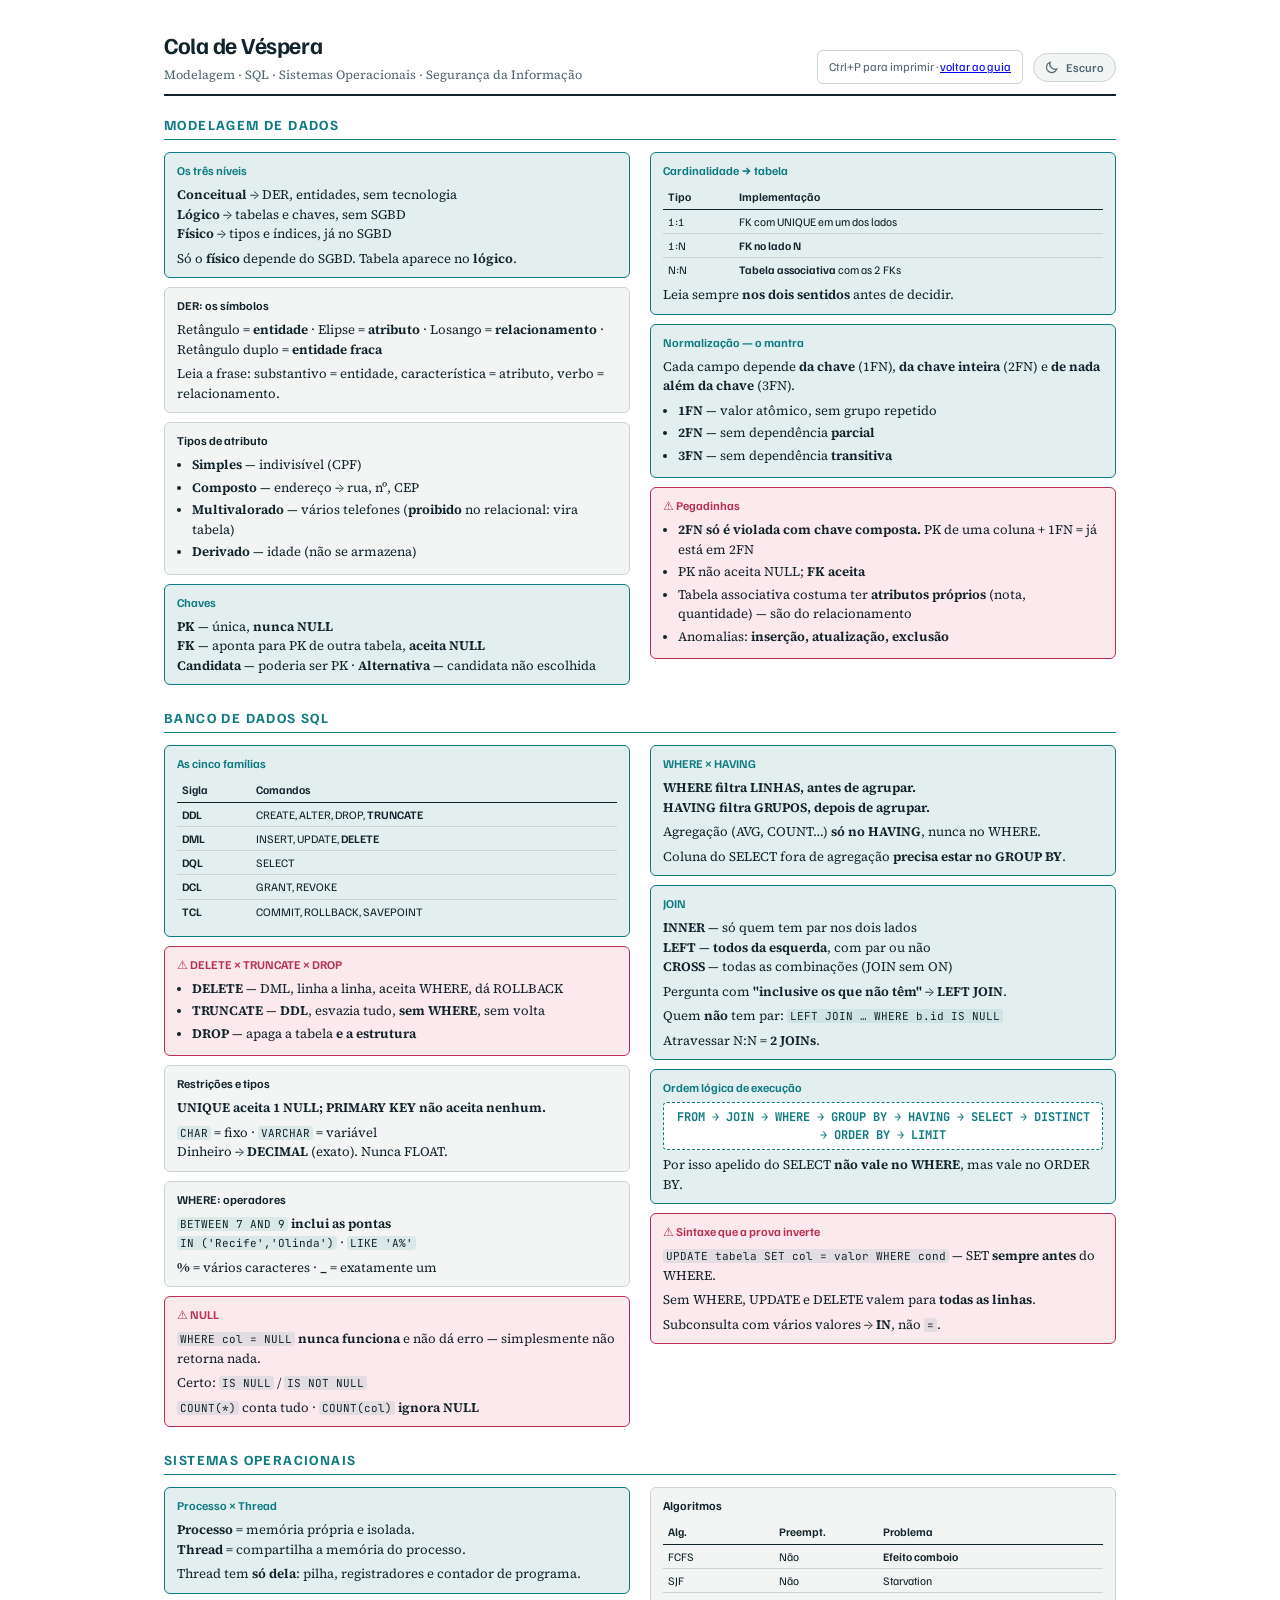
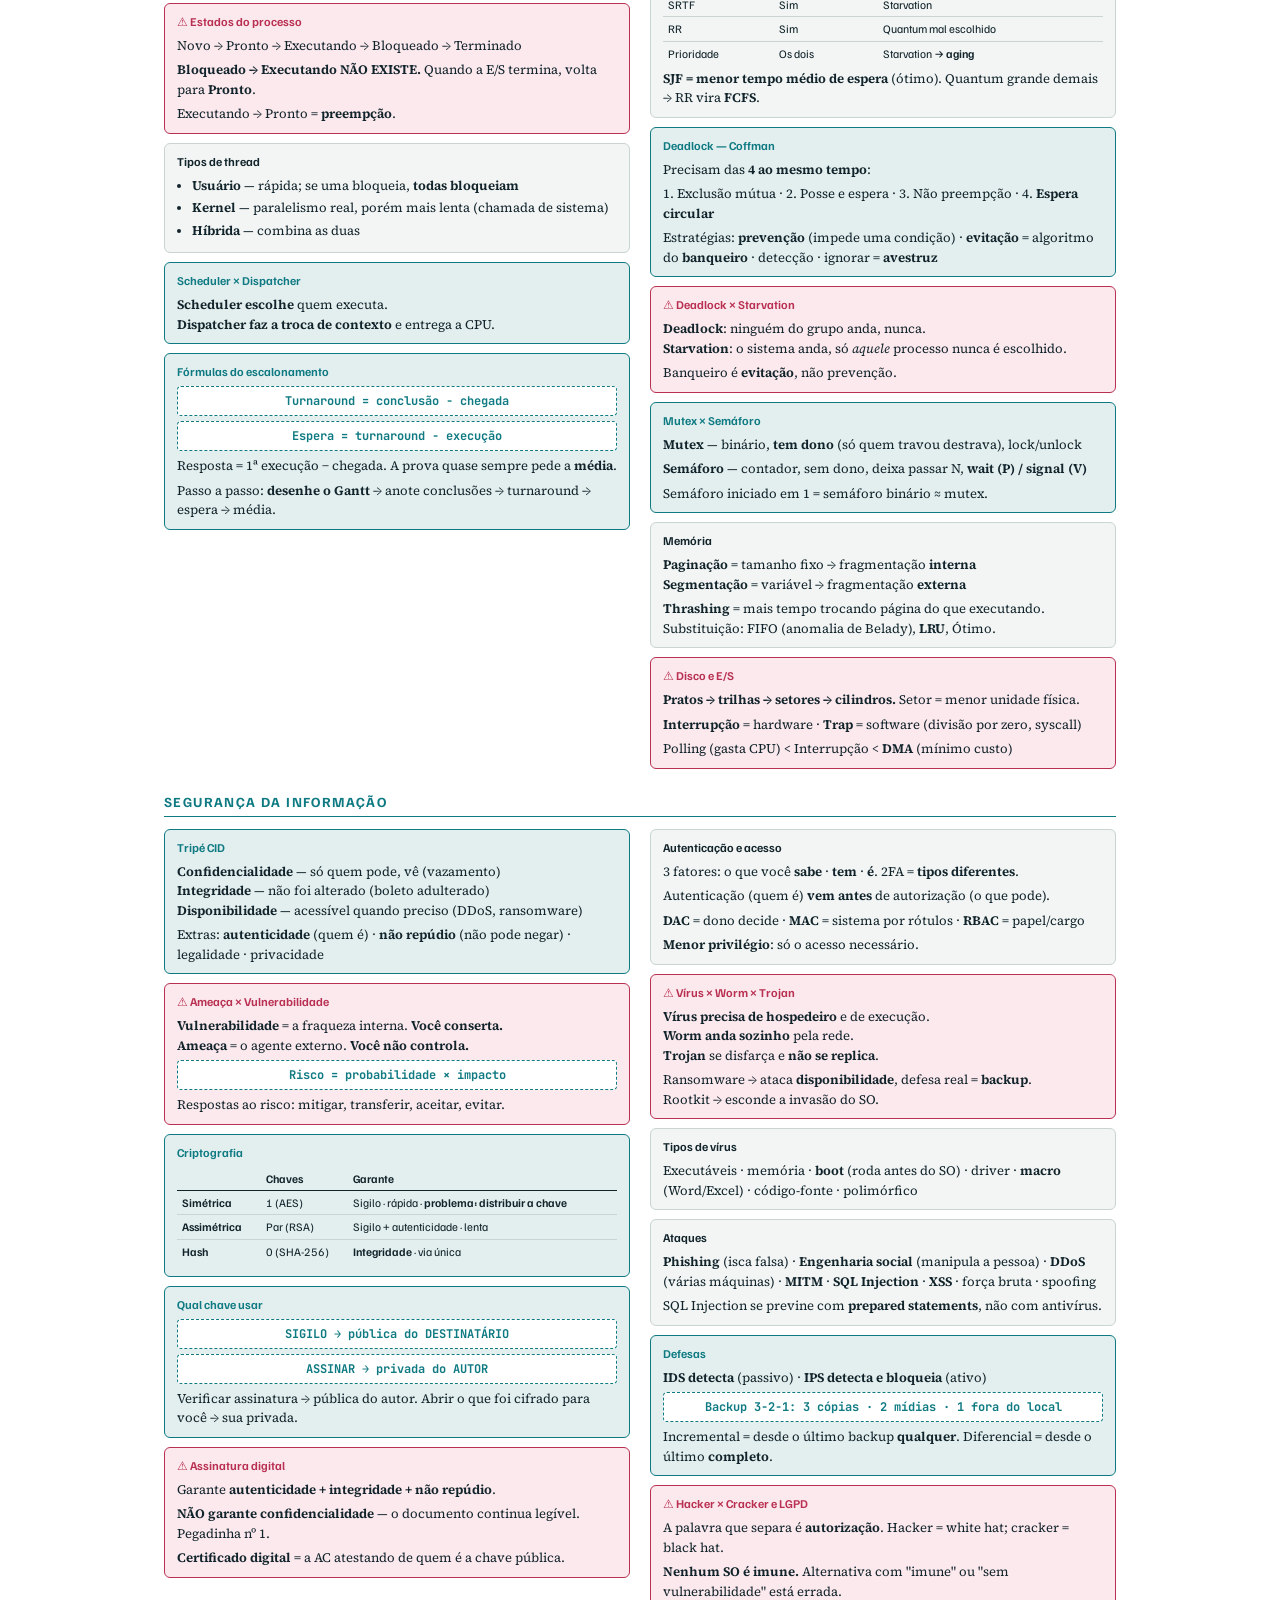
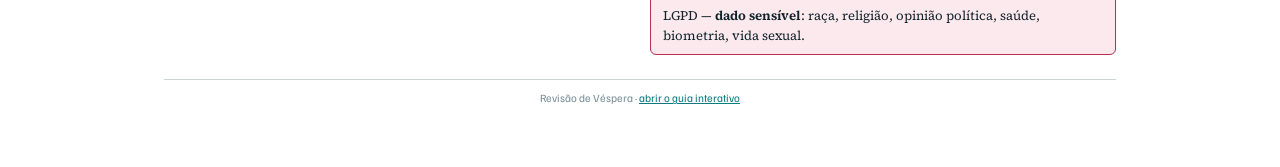
==== cola.html @ a00c9e7a "Guia de estudo interativo de vespera Quatro materias (Modelagem de Dados, SQL, Sistemas Operacionais" ====
<!DOCTYPE html>
<html lang="pt-BR">
<head>
<meta charset="utf-8">
<meta name="viewport" content="width=device-width, initial-scale=1">
<title>Cola de Véspera</title>
<meta name="description" content="Resumo de uma página por matéria para imprimir: Modelagem, SQL, Sistemas Operacionais e Segurança.">
<link rel="preconnect" href="https://fonts.googleapis.com">
<link rel="preconnect" href="https://fonts.gstatic.com" crossorigin>
<link rel="stylesheet" href="https://fonts.googleapis.com/css2?family=Familjen+Grotesk:wght@400;500;600;700&family=JetBrains+Mono:wght@400;700&family=Source+Serif+4:opsz,wght@8..60,400;8..60,600&display=swap">
<link rel="stylesheet" href="cola.css">
<script src="tema.js"></script>
</head>
<body>

<header class="cabecalho">
  <div>
    <h1>Cola de Véspera</h1>
    <p>Modelagem · SQL · Sistemas Operacionais · Segurança da Informação</p>
  </div>
  <div class="barra-cola">
    <span class="aviso-tela">Ctrl+P para imprimir · <a href="index.html">voltar ao guia</a></span>
    <button class="troca-tema" type="button"></button>
  </div>
</header>

<!-- ================= MODELAGEM ================= -->
<section class="materia">
  <h2>Modelagem de Dados</h2>
  <div class="colunas">

    <div class="caixa chave">
      <h3>Os três níveis</h3>
      <p><b>Conceitual</b> → DER, entidades, sem tecnologia<br>
      <b>Lógico</b> → tabelas e chaves, sem SGBD<br>
      <b>Físico</b> → tipos e índices, já no SGBD</p>
      <p>Só o <b>físico</b> depende do SGBD. Tabela aparece no <b>lógico</b>.</p>
    </div>

    <div class="caixa">
      <h3>DER: os símbolos</h3>
      <p>Retângulo = <b>entidade</b> · Elipse = <b>atributo</b> · Losango = <b>relacionamento</b> · Retângulo duplo = <b>entidade fraca</b></p>
      <p>Leia a frase: substantivo = entidade, característica = atributo, verbo = relacionamento.</p>
    </div>

    <div class="caixa">
      <h3>Tipos de atributo</h3>
      <ul>
        <li><b>Simples</b> — indivisível (CPF)</li>
        <li><b>Composto</b> — endereço → rua, nº, CEP</li>
        <li><b>Multivalorado</b> — vários telefones (<b>proibido</b> no relacional: vira tabela)</li>
        <li><b>Derivado</b> — idade (não se armazena)</li>
      </ul>
    </div>

    <div class="caixa chave">
      <h3>Chaves</h3>
      <p><b>PK</b> — única, <b>nunca NULL</b><br>
      <b>FK</b> — aponta para PK de outra tabela, <b>aceita NULL</b><br>
      <b>Candidata</b> — poderia ser PK · <b>Alternativa</b> — candidata não escolhida</p>
    </div>

    <div class="caixa chave">
      <h3>Cardinalidade → tabela</h3>
      <table>
        <tr><th>Tipo</th><th>Implementação</th></tr>
        <tr><td>1:1</td><td>FK com UNIQUE em um dos lados</td></tr>
        <tr><td>1:N</td><td><b>FK no lado N</b></td></tr>
        <tr><td>N:N</td><td><b>Tabela associativa</b> com as 2 FKs</td></tr>
      </table>
      <p>Leia sempre <b>nos dois sentidos</b> antes de decidir.</p>
    </div>

    <div class="caixa chave">
      <h3>Normalização — o mantra</h3>
      <p>Cada campo depende <b>da chave</b> (1FN), <b>da chave inteira</b> (2FN) e <b>de nada além da chave</b> (3FN).</p>
      <ul>
        <li><b>1FN</b> — valor atômico, sem grupo repetido</li>
        <li><b>2FN</b> — sem dependência <b>parcial</b></li>
        <li><b>3FN</b> — sem dependência <b>transitiva</b></li>
      </ul>
    </div>

    <div class="caixa pega">
      <h3>Pegadinhas</h3>
      <ul>
        <li><b>2FN só é violada com chave composta.</b> PK de uma coluna + 1FN = já está em 2FN</li>
        <li>PK não aceita NULL; <b>FK aceita</b></li>
        <li>Tabela associativa costuma ter <b>atributos próprios</b> (nota, quantidade) — são do relacionamento</li>
        <li>Anomalias: <b>inserção, atualização, exclusão</b></li>
      </ul>
    </div>

  </div>
</section>

<!-- ================= SQL ================= -->
<section class="materia">
  <h2>Banco de Dados SQL</h2>
  <div class="colunas">

    <div class="caixa chave">
      <h3>As cinco famílias</h3>
      <table>
        <tr><th>Sigla</th><th>Comandos</th></tr>
        <tr><td><b>DDL</b></td><td>CREATE, ALTER, DROP, <b>TRUNCATE</b></td></tr>
        <tr><td><b>DML</b></td><td>INSERT, UPDATE, <b>DELETE</b></td></tr>
        <tr><td><b>DQL</b></td><td>SELECT</td></tr>
        <tr><td><b>DCL</b></td><td>GRANT, REVOKE</td></tr>
        <tr><td><b>TCL</b></td><td>COMMIT, ROLLBACK, SAVEPOINT</td></tr>
      </table>
    </div>

    <div class="caixa pega">
      <h3>DELETE × TRUNCATE × DROP</h3>
      <ul>
        <li><b>DELETE</b> — DML, linha a linha, aceita WHERE, dá ROLLBACK</li>
        <li><b>TRUNCATE</b> — <b>DDL</b>, esvazia tudo, <b>sem WHERE</b>, sem volta</li>
        <li><b>DROP</b> — apaga a tabela <b>e a estrutura</b></li>
      </ul>
    </div>

    <div class="caixa">
      <h3>Restrições e tipos</h3>
      <p><b>UNIQUE aceita 1 NULL; PRIMARY KEY não aceita nenhum.</b></p>
      <p><code>CHAR</code> = fixo · <code>VARCHAR</code> = variável<br>
      Dinheiro → <b>DECIMAL</b> (exato). Nunca FLOAT.</p>
    </div>

    <div class="caixa">
      <h3>WHERE: operadores</h3>
      <p><code>BETWEEN 7 AND 9</code> <b>inclui as pontas</b><br>
      <code>IN ('Recife','Olinda')</code> · <code>LIKE 'A%'</code></p>
      <p><b>%</b> = vários caracteres · <b>_</b> = exatamente um</p>
    </div>

    <div class="caixa pega">
      <h3>NULL</h3>
      <p><code>WHERE col = NULL</code> <b>nunca funciona</b> e não dá erro — simplesmente não retorna nada.</p>
      <p>Certo: <code>IS NULL</code> / <code>IS NOT NULL</code></p>
      <p><code>COUNT(*)</code> conta tudo · <code>COUNT(col)</code> <b>ignora NULL</b></p>
    </div>

    <div class="caixa chave">
      <h3>WHERE × HAVING</h3>
      <p><b>WHERE filtra LINHAS, antes de agrupar.</b><br>
      <b>HAVING filtra GRUPOS, depois de agrupar.</b></p>
      <p>Agregação (AVG, COUNT…) <b>só no HAVING</b>, nunca no WHERE.</p>
      <p>Coluna do SELECT fora de agregação <b>precisa estar no GROUP BY</b>.</p>
    </div>

    <div class="caixa chave">
      <h3>JOIN</h3>
      <p><b>INNER</b> — só quem tem par nos dois lados<br>
      <b>LEFT</b> — <b>todos da esquerda</b>, com par ou não<br>
      <b>CROSS</b> — todas as combinações (JOIN sem ON)</p>
      <p>Pergunta com <b>"inclusive os que não têm"</b> → <b>LEFT JOIN</b>.</p>
      <p>Quem <b>não</b> tem par: <code>LEFT JOIN … WHERE b.id IS NULL</code></p>
      <p>Atravessar N:N = <b>2 JOINs</b>.</p>
    </div>

    <div class="caixa chave">
      <h3>Ordem lógica de execução</h3>
      <div class="formula">FROM → JOIN → WHERE → GROUP BY → HAVING → SELECT → DISTINCT → ORDER BY → LIMIT</div>
      <p>Por isso apelido do SELECT <b>não vale no WHERE</b>, mas vale no ORDER BY.</p>
    </div>

    <div class="caixa pega">
      <h3>Sintaxe que a prova inverte</h3>
      <p><code>UPDATE tabela SET col = valor WHERE cond</code> — SET <b>sempre antes</b> do WHERE.</p>
      <p>Sem WHERE, UPDATE e DELETE valem para <b>todas as linhas</b>.</p>
      <p>Subconsulta com vários valores → <b>IN</b>, não <code>=</code>.</p>
    </div>

  </div>
</section>

<!-- ================= SISTEMAS OPERACIONAIS ================= -->
<section class="materia">
  <h2>Sistemas Operacionais</h2>
  <div class="colunas">

    <div class="caixa chave">
      <h3>Processo × Thread</h3>
      <p><b>Processo</b> = memória própria e isolada.<br>
      <b>Thread</b> = compartilha a memória do processo.</p>
      <p>Thread tem <b>só dela</b>: pilha, registradores e contador de programa.</p>
    </div>

    <div class="caixa pega">
      <h3>Estados do processo</h3>
      <p>Novo → Pronto → Executando → Bloqueado → Terminado</p>
      <p><b>Bloqueado → Executando NÃO EXISTE.</b> Quando a E/S termina, volta para <b>Pronto</b>.</p>
      <p>Executando → Pronto = <b>preempção</b>.</p>
    </div>

    <div class="caixa">
      <h3>Tipos de thread</h3>
      <ul>
        <li><b>Usuário</b> — rápida; se uma bloqueia, <b>todas bloqueiam</b></li>
        <li><b>Kernel</b> — paralelismo real, porém mais lenta (chamada de sistema)</li>
        <li><b>Híbrida</b> — combina as duas</li>
      </ul>
    </div>

    <div class="caixa chave">
      <h3>Scheduler × Dispatcher</h3>
      <p><b>Scheduler escolhe</b> quem executa.<br>
      <b>Dispatcher faz a troca de contexto</b> e entrega a CPU.</p>
    </div>

    <div class="caixa chave">
      <h3>Fórmulas do escalonamento</h3>
      <div class="formula">Turnaround = conclusão − chegada</div>
      <div class="formula">Espera = turnaround − execução</div>
      <p>Resposta = 1ª execução − chegada. A prova quase sempre pede a <b>média</b>.</p>
      <p>Passo a passo: <b>desenhe o Gantt</b> → anote conclusões → turnaround → espera → média.</p>
    </div>

    <div class="caixa">
      <h3>Algoritmos</h3>
      <table>
        <tr><th>Alg.</th><th>Preempt.</th><th>Problema</th></tr>
        <tr><td>FCFS</td><td>Não</td><td><b>Efeito comboio</b></td></tr>
        <tr><td>SJF</td><td>Não</td><td>Starvation</td></tr>
        <tr><td>SRTF</td><td>Sim</td><td>Starvation</td></tr>
        <tr><td>RR</td><td>Sim</td><td>Quantum mal escolhido</td></tr>
        <tr><td>Prioridade</td><td>Os dois</td><td>Starvation → <b>aging</b></td></tr>
      </table>
      <p><b>SJF = menor tempo médio de espera</b> (ótimo). Quantum grande demais → RR vira <b>FCFS</b>.</p>
    </div>

    <div class="caixa chave">
      <h3>Deadlock — Coffman</h3>
      <p>Precisam das <b>4 ao mesmo tempo</b>:</p>
      <p>1. Exclusão mútua · 2. Posse e espera · 3. Não preempção · 4. <b>Espera circular</b></p>
      <p>Estratégias: <b>prevenção</b> (impede uma condição) · <b>evitação</b> = algoritmo do <b>banqueiro</b> · detecção · ignorar = <b>avestruz</b></p>
    </div>

    <div class="caixa pega">
      <h3>Deadlock × Starvation</h3>
      <p><b>Deadlock</b>: ninguém do grupo anda, nunca.<br>
      <b>Starvation</b>: o sistema anda, só <i>aquele</i> processo nunca é escolhido.</p>
      <p>Banqueiro é <b>evitação</b>, não prevenção.</p>
    </div>

    <div class="caixa chave">
      <h3>Mutex × Semáforo</h3>
      <p><b>Mutex</b> — binário, <b>tem dono</b> (só quem travou destrava), lock/unlock</p>
      <p><b>Semáforo</b> — contador, sem dono, deixa passar N, <b>wait (P) / signal (V)</b></p>
      <p>Semáforo iniciado em 1 = semáforo binário ≈ mutex.</p>
    </div>

    <div class="caixa">
      <h3>Memória</h3>
      <p><b>Paginação</b> = tamanho fixo → fragmentação <b>interna</b><br>
      <b>Segmentação</b> = variável → fragmentação <b>externa</b></p>
      <p><b>Thrashing</b> = mais tempo trocando página do que executando.<br>
      Substituição: FIFO (anomalia de Belady), <b>LRU</b>, Ótimo.</p>
    </div>

    <div class="caixa pega">
      <h3>Disco e E/S</h3>
      <p><b>Pratos → trilhas → setores → cilindros.</b> Setor = menor unidade física.</p>
      <p><b>Interrupção</b> = hardware · <b>Trap</b> = software (divisão por zero, syscall)</p>
      <p>Polling (gasta CPU) &lt; Interrupção &lt; <b>DMA</b> (mínimo custo)</p>
    </div>

  </div>
</section>

<!-- ================= SEGURANÇA ================= -->
<section class="materia">
  <h2>Segurança da Informação</h2>
  <div class="colunas">

    <div class="caixa chave">
      <h3>Tripé CID</h3>
      <p><b>Confidencialidade</b> — só quem pode, vê (vazamento)<br>
      <b>Integridade</b> — não foi alterado (boleto adulterado)<br>
      <b>Disponibilidade</b> — acessível quando preciso (DDoS, ransomware)</p>
      <p>Extras: <b>autenticidade</b> (quem é) · <b>não repúdio</b> (não pode negar) · legalidade · privacidade</p>
    </div>

    <div class="caixa pega">
      <h3>Ameaça × Vulnerabilidade</h3>
      <p><b>Vulnerabilidade</b> = a fraqueza interna. <b>Você conserta.</b><br>
      <b>Ameaça</b> = o agente externo. <b>Você não controla.</b></p>
      <div class="formula">Risco = probabilidade × impacto</div>
      <p>Respostas ao risco: mitigar, transferir, aceitar, evitar.</p>
    </div>

    <div class="caixa chave">
      <h3>Criptografia</h3>
      <table>
        <tr><th></th><th>Chaves</th><th>Garante</th></tr>
        <tr><td><b>Simétrica</b></td><td>1 (AES)</td><td>Sigilo · rápida · <b>problema: distribuir a chave</b></td></tr>
        <tr><td><b>Assimétrica</b></td><td>Par (RSA)</td><td>Sigilo + autenticidade · lenta</td></tr>
        <tr><td><b>Hash</b></td><td>0 (SHA-256)</td><td><b>Integridade</b> · via única</td></tr>
      </table>
    </div>

    <div class="caixa chave">
      <h3>Qual chave usar</h3>
      <div class="formula">SIGILO → pública do DESTINATÁRIO</div>
      <div class="formula">ASSINAR → privada do AUTOR</div>
      <p>Verificar assinatura → pública do autor. Abrir o que foi cifrado para você → sua privada.</p>
    </div>

    <div class="caixa pega">
      <h3>Assinatura digital</h3>
      <p>Garante <b>autenticidade + integridade + não repúdio</b>.</p>
      <p><b>NÃO garante confidencialidade</b> — o documento continua legível. Pegadinha nº 1.</p>
      <p><b>Certificado digital</b> = a AC atestando de quem é a chave pública.</p>
    </div>

    <div class="caixa">
      <h3>Autenticação e acesso</h3>
      <p>3 fatores: o que você <b>sabe</b> · <b>tem</b> · <b>é</b>. 2FA = <b>tipos diferentes</b>.</p>
      <p>Autenticação (quem é) <b>vem antes</b> de autorização (o que pode).</p>
      <p><b>DAC</b> = dono decide · <b>MAC</b> = sistema por rótulos · <b>RBAC</b> = papel/cargo</p>
      <p><b>Menor privilégio</b>: só o acesso necessário.</p>
    </div>

    <div class="caixa pega">
      <h3>Vírus × Worm × Trojan</h3>
      <p><b>Vírus precisa de hospedeiro</b> e de execução.<br>
      <b>Worm anda sozinho</b> pela rede.<br>
      <b>Trojan</b> se disfarça e <b>não se replica</b>.</p>
      <p>Ransomware → ataca <b>disponibilidade</b>, defesa real = <b>backup</b>.<br>
      Rootkit → esconde a invasão do SO.</p>
    </div>

    <div class="caixa">
      <h3>Tipos de vírus</h3>
      <p>Executáveis · memória · <b>boot</b> (roda antes do SO) · driver · <b>macro</b> (Word/Excel) · código-fonte · polimórfico</p>
    </div>

    <div class="caixa">
      <h3>Ataques</h3>
      <p><b>Phishing</b> (isca falsa) · <b>Engenharia social</b> (manipula a pessoa) · <b>DDoS</b> (várias máquinas) · <b>MITM</b> · <b>SQL Injection</b> · <b>XSS</b> · força bruta · spoofing</p>
      <p>SQL Injection se previne com <b>prepared statements</b>, não com antivírus.</p>
    </div>

    <div class="caixa chave">
      <h3>Defesas</h3>
      <p><b>IDS detecta</b> (passivo) · <b>IPS detecta e bloqueia</b> (ativo)</p>
      <div class="formula">Backup 3-2-1: 3 cópias · 2 mídias · 1 fora do local</div>
      <p>Incremental = desde o último backup <b>qualquer</b>. Diferencial = desde o último <b>completo</b>.</p>
    </div>

    <div class="caixa pega">
      <h3>Hacker × Cracker e LGPD</h3>
      <p>A palavra que separa é <b>autorização</b>. Hacker = white hat; cracker = black hat.</p>
      <p><b>Nenhum SO é imune.</b> Alternativa com "imune" ou "sem vulnerabilidade" está errada.</p>
      <p>LGPD — <b>dado sensível</b>: raça, religião, opinião política, saúde, biometria, vida sexual.</p>
    </div>

  </div>
</section>

<div class="rodape">
  Revisão de Véspera · <a href="index.html">abrir o guia interativo</a>
</div>

</body>
</html>
---- cola.css ----
/* Folha da cola: pensada para o papel primeiro, a tela depois. */

:root {
  --tinta:    #12242B;
  --suave:    #4E666F;
  --fraco:    #7A9098;
  --linha:    #C9D4D3;
  --acento:   #0F7A82;
  --sinal:    #B93052;
  --papel:    #FFFFFF;
  --caixa:    #F2F5F4;
  --acento-f: #E3EFEF;
  --sinal-f:  #FBE9ED;

  --titulo: 'Familjen Grotesk', 'Segoe UI', system-ui, sans-serif;
  --texto:  'Source Serif 4', Georgia, serif;
  --mono:   'JetBrains Mono', Consolas, monospace;

  color-scheme: light;
}

/* Tema escuro apenas para leitura em tela. A impressão volta ao claro. */
@media (prefers-color-scheme: dark) {
  :root:not([data-tema="claro"]) {
    --tinta:    #DFE9E8;
    --suave:    #94A9AF;
    --fraco:    #6C868E;
    --linha:    #223F46;
    --acento:   #46B4BD;
    --sinal:    #F0788F;
    --papel:    #0B1519;
    --caixa:    #122328;
    --acento-f: #102F35;
    --sinal-f:  #331821;
    color-scheme: dark;
  }
}

:root[data-tema="escuro"] {
  --tinta:    #DFE9E8;
  --suave:    #94A9AF;
  --fraco:    #6C868E;
  --linha:    #223F46;
  --acento:   #46B4BD;
  --sinal:    #F0788F;
  --papel:    #0B1519;
  --caixa:    #122328;
  --acento-f: #102F35;
  --sinal-f:  #331821;
  color-scheme: dark;
}

.barra-cola {
  display: flex;
  align-items: center;
  gap: 10px;
}

.troca-tema {
  display: inline-flex;
  align-items: center;
  gap: 7px;
  padding: 6px 12px 6px 10px;
  border: 1px solid var(--linha);
  border-radius: 999px;
  background: var(--caixa);
  color: var(--suave);
  font-family: var(--titulo);
  font-size: 12px;
  font-weight: 550;
  cursor: pointer;
}

.troca-tema:hover { border-color: var(--acento); color: var(--acento); }

.troca-tema svg {
  width: 15px; height: 15px;
  fill: none;
  stroke: currentColor;
  stroke-width: 1.9;
  stroke-linecap: round;
}

* { box-sizing: border-box; }

body {
  margin: 0 auto;
  padding: 28px 24px 60px;
  max-width: 1000px;
  background: var(--papel);
  color: var(--tinta);
  font-family: var(--texto);
  font-size: 13px;
  line-height: 1.5;
}

.cabecalho {
  border-bottom: 2px solid var(--tinta);
  padding-bottom: 10px;
  margin-bottom: 18px;
  display: flex;
  justify-content: space-between;
  align-items: flex-end;
  gap: 16px;
  flex-wrap: wrap;
}

.cabecalho h1 {
  font-family: var(--titulo);
  font-size: 23px;
  font-weight: 700;
  letter-spacing: -.02em;
  margin: 0;
}

.cabecalho p { margin: 3px 0 0; color: var(--suave); font-size: 12.5px; }

.aviso-tela {
  font-family: var(--titulo);
  font-size: 12px;
  color: var(--suave);
  border: 1px solid var(--linha);
  border-radius: 6px;
  padding: 7px 11px;
}

.materia { break-inside: avoid; margin-bottom: 22px; }

.materia > h2 {
  font-family: var(--titulo);
  font-size: 14px;
  font-weight: 700;
  letter-spacing: .1em;
  text-transform: uppercase;
  color: var(--acento);
  border-bottom: 1px solid var(--acento);
  padding-bottom: 4px;
  margin: 0 0 12px;
}

.colunas { columns: 2; column-gap: 20px; }

@media (max-width: 700px) { .colunas { columns: 1; } }

.caixa {
  break-inside: avoid;
  -webkit-column-break-inside: avoid;
  page-break-inside: avoid;
  border: 1px solid var(--linha);
  border-radius: 6px;
  padding: 9px 12px;
  margin: 0 0 9px;
  background: var(--caixa);
}

.caixa h3 {
  font-family: var(--titulo);
  font-size: 12px;
  font-weight: 650;
  margin: 0 0 5px;
  color: var(--tinta);
}

.caixa p { margin: 0 0 5px; }
.caixa p:last-child { margin-bottom: 0; }

.caixa ul { margin: 0; padding-left: 15px; }
.caixa li { margin-bottom: 3px; }

.caixa.chave { background: var(--acento-f); border-color: var(--acento); }
.caixa.chave h3 { color: var(--acento); }

.caixa.pega { background: var(--sinal-f); border-color: var(--sinal); }
.caixa.pega h3 { color: var(--sinal); }
.caixa.pega h3::before { content: '⚠ '; }

b { font-weight: 650; }

code {
  font-family: var(--mono);
  font-size: 11px;
  background: rgba(15, 122, 130, .1);
  padding: 0 3px;
  border-radius: 3px;
}

.formula {
  font-family: var(--mono);
  font-size: 12px;
  font-weight: 700;
  background: var(--papel);
  border: 1px dashed var(--acento);
  border-radius: 4px;
  padding: 5px 8px;
  margin: 5px 0;
  text-align: center;
  color: var(--acento);
}

table { border-collapse: collapse; width: 100%; font-family: var(--titulo); font-size: 11.5px; margin: 4px 0; }
th { text-align: left; font-weight: 650; border-bottom: 1px solid var(--tinta); padding: 3px 5px; }
td { border-bottom: 1px solid var(--linha); padding: 3px 5px; vertical-align: top; }
tr:last-child td { border-bottom: 0; }

.rodape {
  border-top: 1px solid var(--linha);
  margin-top: 24px;
  padding-top: 10px;
  font-family: var(--titulo);
  font-size: 11px;
  color: var(--fraco);
  text-align: center;
}

.rodape a { color: var(--acento); }

@page { margin: 12mm; }

@media print {
  /* Tinta no papel é sempre escura sobre branco, mesmo se a tela estava no escuro. */
  :root, :root[data-tema="escuro"], :root:not([data-tema="claro"]) {
    --tinta:    #12242B;
    --suave:    #3E555E;
    --fraco:    #6A7F87;
    --linha:    #B9C6C5;
    --acento:   #0B5C63;
    --sinal:    #9E2543;
    --papel:    #FFFFFF;
    --caixa:    #FFFFFF;
    --acento-f: #F0F7F7;
    --sinal-f:  #FDF2F5;
    color-scheme: light;
  }

  body { padding: 0; max-width: none; font-size: 9.6pt; background: #fff; color: #12242B; }
  .aviso-tela, .troca-tema, .rodape { display: none !important; }
  .caixa { background: #fff !important; }
  .caixa.chave { background: #F0F7F7 !important; }
  .caixa.pega { background: #FDF2F5 !important; }
  .materia { break-inside: auto; }
}
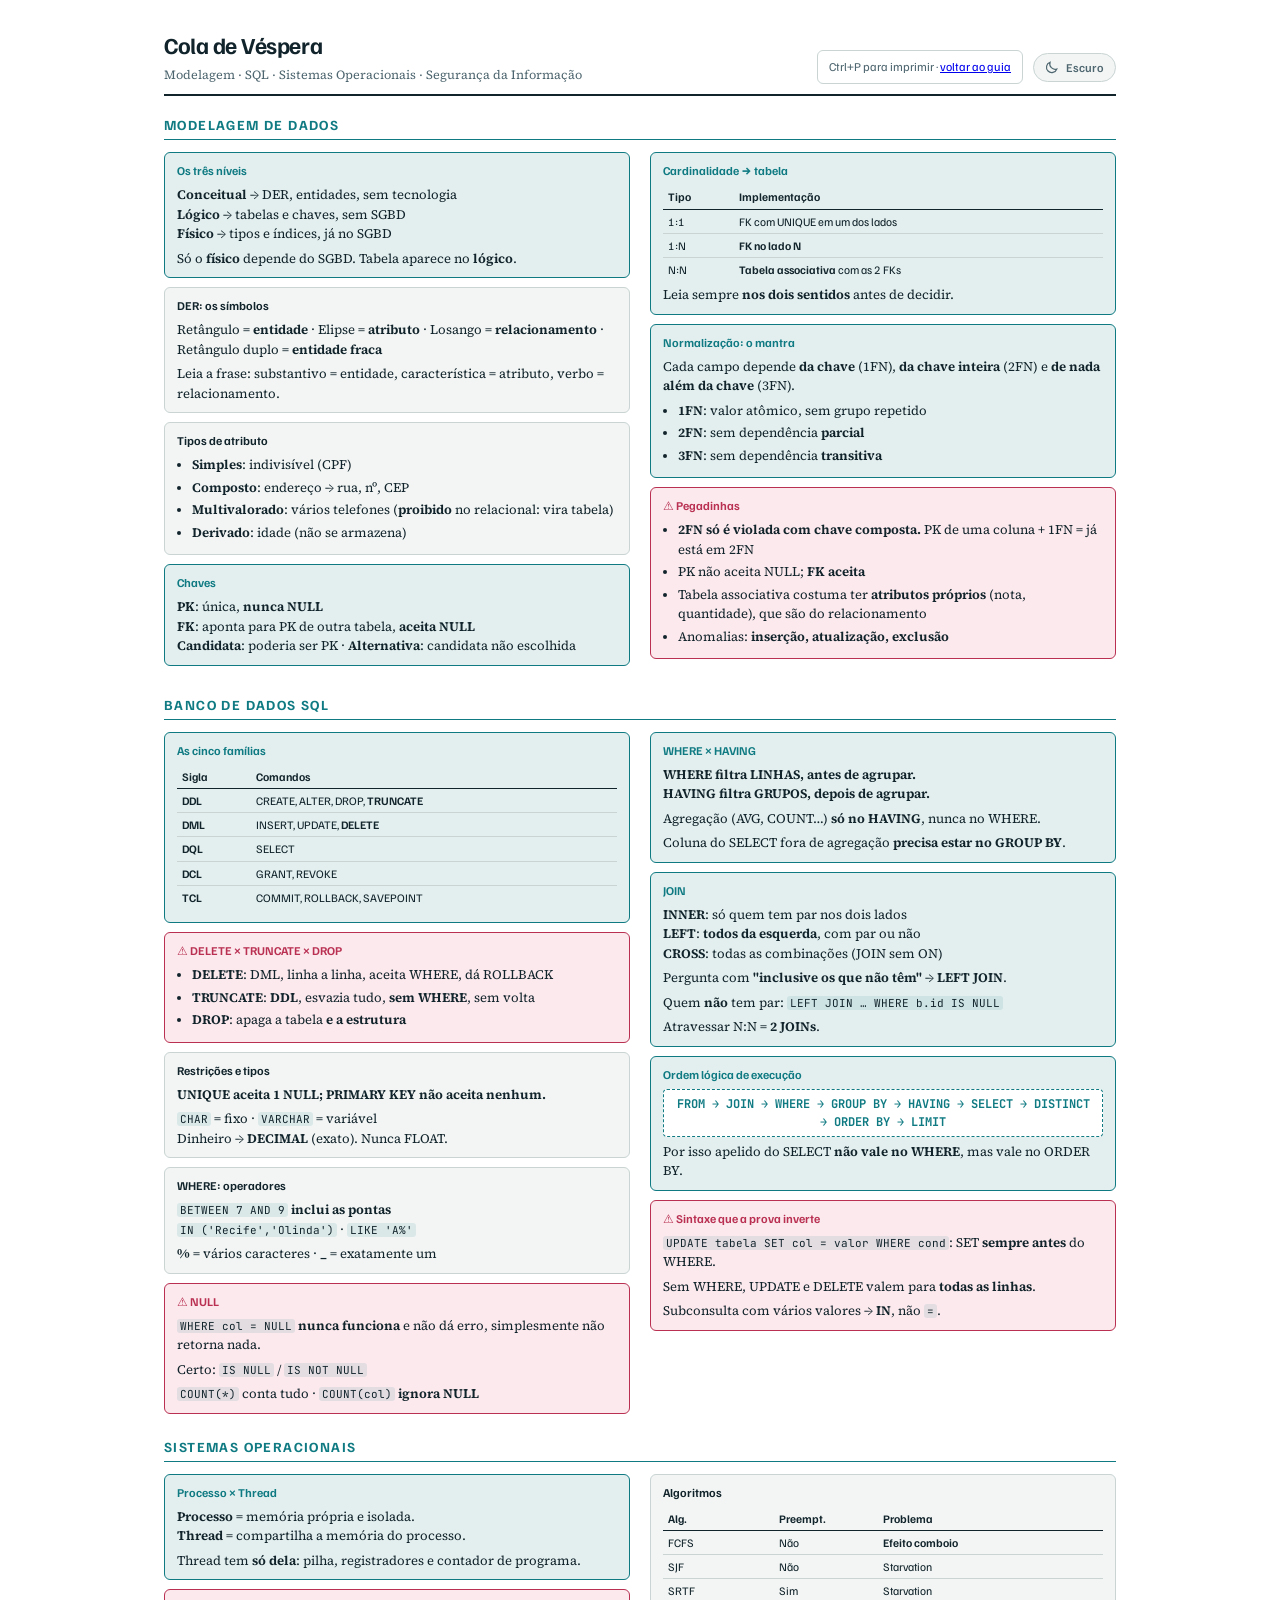
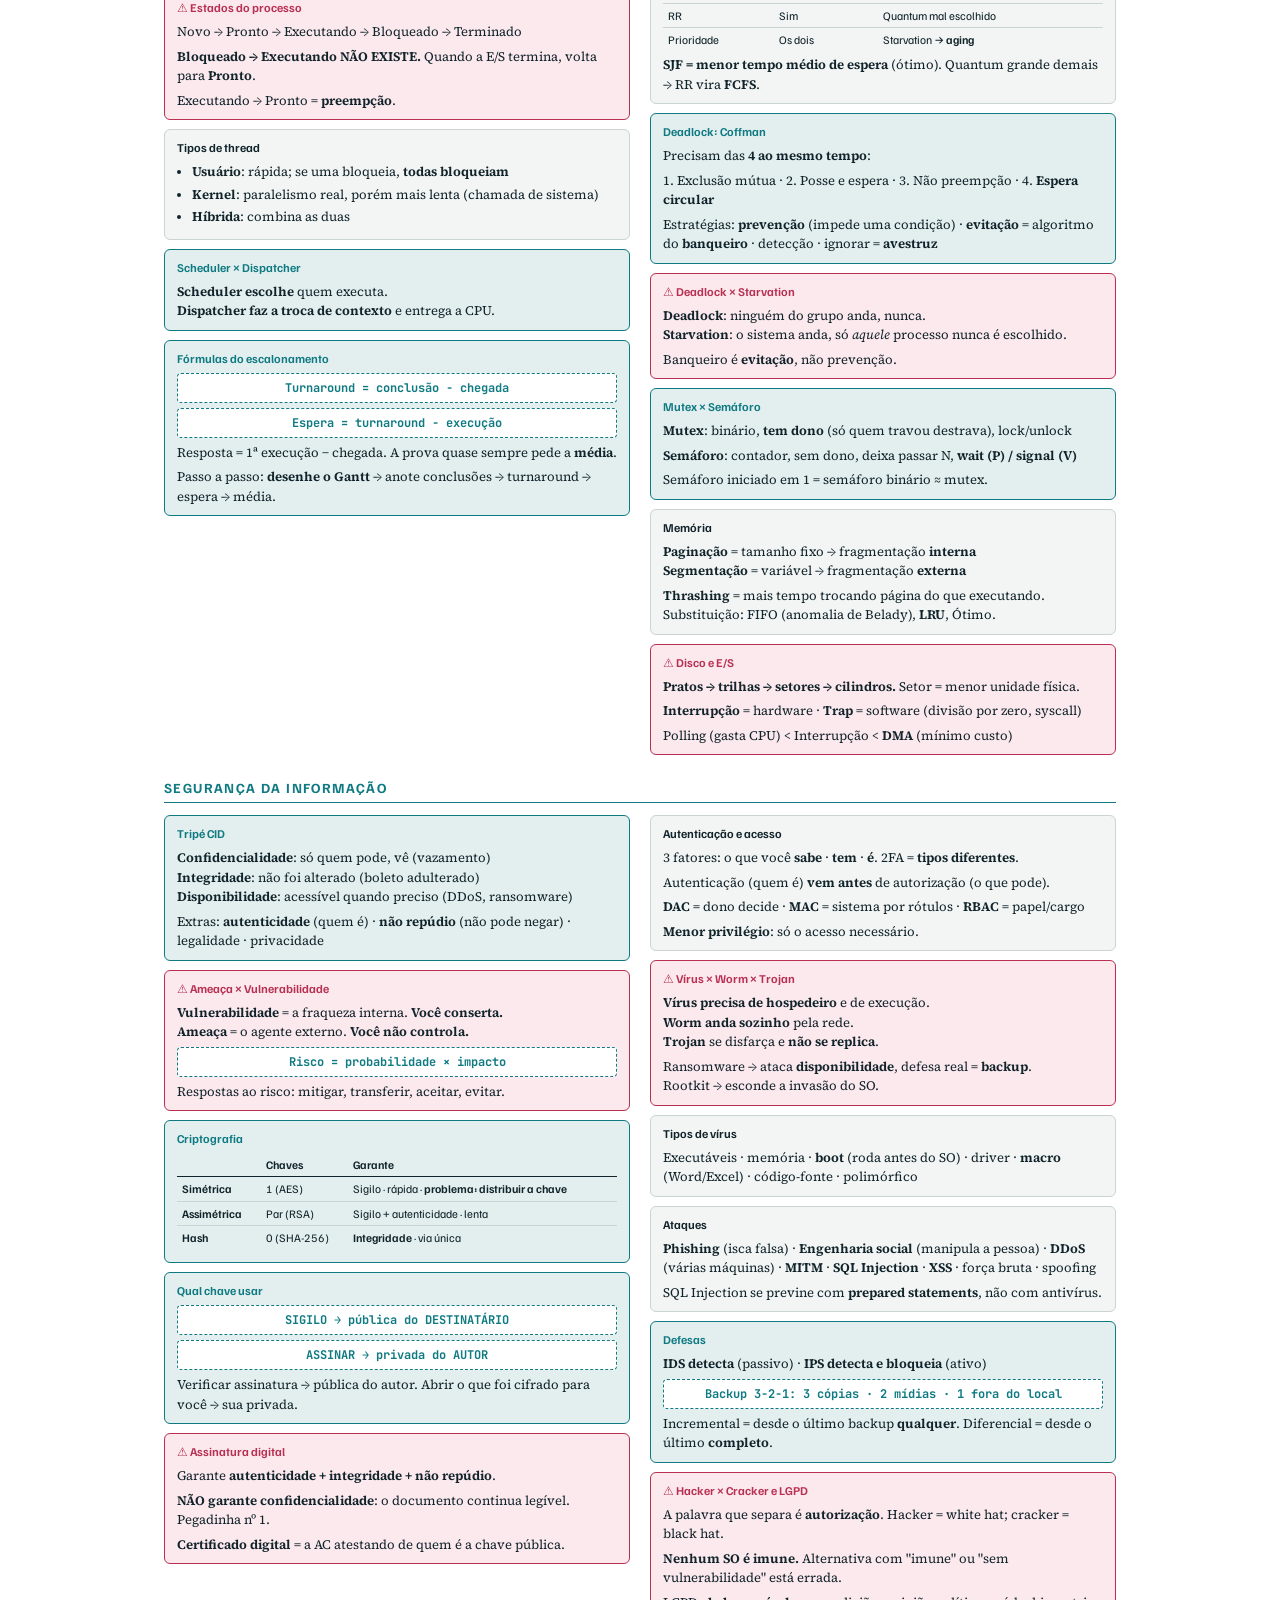
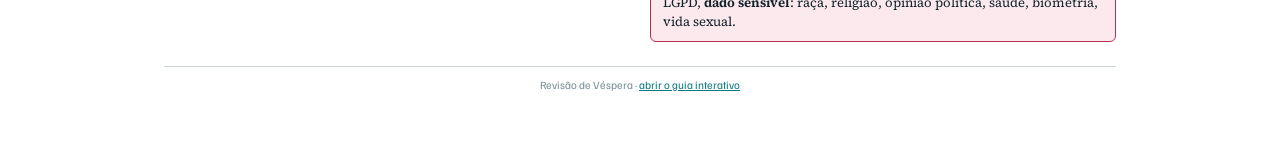
==== commit d4b7f149: "Troca travessoes por dois-pontos e virgulas Rotulo seguido de descricao passa a usar dois-pontos; o " ====
--- a/cola.html
+++ b/cola.html
@@ -46,18 +46,18 @@
     <div class="caixa">
       <h3>Tipos de atributo</h3>
       <ul>
-        <li><b>Simples</b> — indivisível (CPF)</li>
-        <li><b>Composto</b> — endereço → rua, nº, CEP</li>
-        <li><b>Multivalorado</b> — vários telefones (<b>proibido</b> no relacional: vira tabela)</li>
-        <li><b>Derivado</b> — idade (não se armazena)</li>
+        <li><b>Simples</b>: indivisível (CPF)</li>
+        <li><b>Composto</b>: endereço → rua, nº, CEP</li>
+        <li><b>Multivalorado</b>: vários telefones (<b>proibido</b> no relacional: vira tabela)</li>
+        <li><b>Derivado</b>: idade (não se armazena)</li>
       </ul>
     </div>
 
     <div class="caixa chave">
       <h3>Chaves</h3>
-      <p><b>PK</b> — única, <b>nunca NULL</b><br>
-      <b>FK</b> — aponta para PK de outra tabela, <b>aceita NULL</b><br>
-      <b>Candidata</b> — poderia ser PK · <b>Alternativa</b> — candidata não escolhida</p>
+      <p><b>PK</b>: única, <b>nunca NULL</b><br>
+      <b>FK</b>: aponta para PK de outra tabela, <b>aceita NULL</b><br>
+      <b>Candidata</b>: poderia ser PK · <b>Alternativa</b>: candidata não escolhida</p>
     </div>
 
     <div class="caixa chave">
@@ -72,12 +72,12 @@
     </div>
 
     <div class="caixa chave">
-      <h3>Normalização — o mantra</h3>
+      <h3>Normalização: o mantra</h3>
       <p>Cada campo depende <b>da chave</b> (1FN), <b>da chave inteira</b> (2FN) e <b>de nada além da chave</b> (3FN).</p>
       <ul>
-        <li><b>1FN</b> — valor atômico, sem grupo repetido</li>
-        <li><b>2FN</b> — sem dependência <b>parcial</b></li>
-        <li><b>3FN</b> — sem dependência <b>transitiva</b></li>
+        <li><b>1FN</b>: valor atômico, sem grupo repetido</li>
+        <li><b>2FN</b>: sem dependência <b>parcial</b></li>
+        <li><b>3FN</b>: sem dependência <b>transitiva</b></li>
       </ul>
     </div>
 
@@ -86,7 +86,7 @@
       <ul>
         <li><b>2FN só é violada com chave composta.</b> PK de uma coluna + 1FN = já está em 2FN</li>
         <li>PK não aceita NULL; <b>FK aceita</b></li>
-        <li>Tabela associativa costuma ter <b>atributos próprios</b> (nota, quantidade) — são do relacionamento</li>
+        <li>Tabela associativa costuma ter <b>atributos próprios</b> (nota, quantidade), que são do relacionamento</li>
         <li>Anomalias: <b>inserção, atualização, exclusão</b></li>
       </ul>
     </div>
@@ -114,9 +114,9 @@
     <div class="caixa pega">
       <h3>DELETE × TRUNCATE × DROP</h3>
       <ul>
-        <li><b>DELETE</b> — DML, linha a linha, aceita WHERE, dá ROLLBACK</li>
-        <li><b>TRUNCATE</b> — <b>DDL</b>, esvazia tudo, <b>sem WHERE</b>, sem volta</li>
-        <li><b>DROP</b> — apaga a tabela <b>e a estrutura</b></li>
+        <li><b>DELETE</b>: DML, linha a linha, aceita WHERE, dá ROLLBACK</li>
+        <li><b>TRUNCATE</b>: <b>DDL</b>, esvazia tudo, <b>sem WHERE</b>, sem volta</li>
+        <li><b>DROP</b>: apaga a tabela <b>e a estrutura</b></li>
       </ul>
     </div>
 
@@ -136,7 +136,7 @@
 
     <div class="caixa pega">
       <h3>NULL</h3>
-      <p><code>WHERE col = NULL</code> <b>nunca funciona</b> e não dá erro — simplesmente não retorna nada.</p>
+      <p><code>WHERE col = NULL</code> <b>nunca funciona</b> e não dá erro, simplesmente não retorna nada.</p>
       <p>Certo: <code>IS NULL</code> / <code>IS NOT NULL</code></p>
       <p><code>COUNT(*)</code> conta tudo · <code>COUNT(col)</code> <b>ignora NULL</b></p>
     </div>
@@ -151,9 +151,9 @@
 
     <div class="caixa chave">
       <h3>JOIN</h3>
-      <p><b>INNER</b> — só quem tem par nos dois lados<br>
-      <b>LEFT</b> — <b>todos da esquerda</b>, com par ou não<br>
-      <b>CROSS</b> — todas as combinações (JOIN sem ON)</p>
+      <p><b>INNER</b>: só quem tem par nos dois lados<br>
+      <b>LEFT</b>: <b>todos da esquerda</b>, com par ou não<br>
+      <b>CROSS</b>: todas as combinações (JOIN sem ON)</p>
       <p>Pergunta com <b>"inclusive os que não têm"</b> → <b>LEFT JOIN</b>.</p>
       <p>Quem <b>não</b> tem par: <code>LEFT JOIN … WHERE b.id IS NULL</code></p>
       <p>Atravessar N:N = <b>2 JOINs</b>.</p>
@@ -167,7 +167,7 @@
 
     <div class="caixa pega">
       <h3>Sintaxe que a prova inverte</h3>
-      <p><code>UPDATE tabela SET col = valor WHERE cond</code> — SET <b>sempre antes</b> do WHERE.</p>
+      <p><code>UPDATE tabela SET col = valor WHERE cond</code>: SET <b>sempre antes</b> do WHERE.</p>
       <p>Sem WHERE, UPDATE e DELETE valem para <b>todas as linhas</b>.</p>
       <p>Subconsulta com vários valores → <b>IN</b>, não <code>=</code>.</p>
     </div>
@@ -197,9 +197,9 @@
     <div class="caixa">
       <h3>Tipos de thread</h3>
       <ul>
-        <li><b>Usuário</b> — rápida; se uma bloqueia, <b>todas bloqueiam</b></li>
-        <li><b>Kernel</b> — paralelismo real, porém mais lenta (chamada de sistema)</li>
-        <li><b>Híbrida</b> — combina as duas</li>
+        <li><b>Usuário</b>: rápida; se uma bloqueia, <b>todas bloqueiam</b></li>
+        <li><b>Kernel</b>: paralelismo real, porém mais lenta (chamada de sistema)</li>
+        <li><b>Híbrida</b>: combina as duas</li>
       </ul>
     </div>
 
@@ -231,7 +231,7 @@
     </div>
 
     <div class="caixa chave">
-      <h3>Deadlock — Coffman</h3>
+      <h3>Deadlock: Coffman</h3>
       <p>Precisam das <b>4 ao mesmo tempo</b>:</p>
       <p>1. Exclusão mútua · 2. Posse e espera · 3. Não preempção · 4. <b>Espera circular</b></p>
       <p>Estratégias: <b>prevenção</b> (impede uma condição) · <b>evitação</b> = algoritmo do <b>banqueiro</b> · detecção · ignorar = <b>avestruz</b></p>
@@ -246,8 +246,8 @@
 
     <div class="caixa chave">
       <h3>Mutex × Semáforo</h3>
-      <p><b>Mutex</b> — binário, <b>tem dono</b> (só quem travou destrava), lock/unlock</p>
-      <p><b>Semáforo</b> — contador, sem dono, deixa passar N, <b>wait (P) / signal (V)</b></p>
+      <p><b>Mutex</b>: binário, <b>tem dono</b> (só quem travou destrava), lock/unlock</p>
+      <p><b>Semáforo</b>: contador, sem dono, deixa passar N, <b>wait (P) / signal (V)</b></p>
       <p>Semáforo iniciado em 1 = semáforo binário ≈ mutex.</p>
     </div>
 
@@ -276,9 +276,9 @@
 
     <div class="caixa chave">
       <h3>Tripé CID</h3>
-      <p><b>Confidencialidade</b> — só quem pode, vê (vazamento)<br>
-      <b>Integridade</b> — não foi alterado (boleto adulterado)<br>
-      <b>Disponibilidade</b> — acessível quando preciso (DDoS, ransomware)</p>
+      <p><b>Confidencialidade</b>: só quem pode, vê (vazamento)<br>
+      <b>Integridade</b>: não foi alterado (boleto adulterado)<br>
+      <b>Disponibilidade</b>: acessível quando preciso (DDoS, ransomware)</p>
       <p>Extras: <b>autenticidade</b> (quem é) · <b>não repúdio</b> (não pode negar) · legalidade · privacidade</p>
     </div>
 
@@ -310,7 +310,7 @@
     <div class="caixa pega">
       <h3>Assinatura digital</h3>
       <p>Garante <b>autenticidade + integridade + não repúdio</b>.</p>
-      <p><b>NÃO garante confidencialidade</b> — o documento continua legível. Pegadinha nº 1.</p>
+      <p><b>NÃO garante confidencialidade</b>: o documento continua legível. Pegadinha nº 1.</p>
       <p><b>Certificado digital</b> = a AC atestando de quem é a chave pública.</p>
     </div>
 
@@ -353,7 +353,7 @@
       <h3>Hacker × Cracker e LGPD</h3>
       <p>A palavra que separa é <b>autorização</b>. Hacker = white hat; cracker = black hat.</p>
       <p><b>Nenhum SO é imune.</b> Alternativa com "imune" ou "sem vulnerabilidade" está errada.</p>
-      <p>LGPD — <b>dado sensível</b>: raça, religião, opinião política, saúde, biometria, vida sexual.</p>
+      <p>LGPD, <b>dado sensível</b>: raça, religião, opinião política, saúde, biometria, vida sexual.</p>
     </div>
 
   </div>
